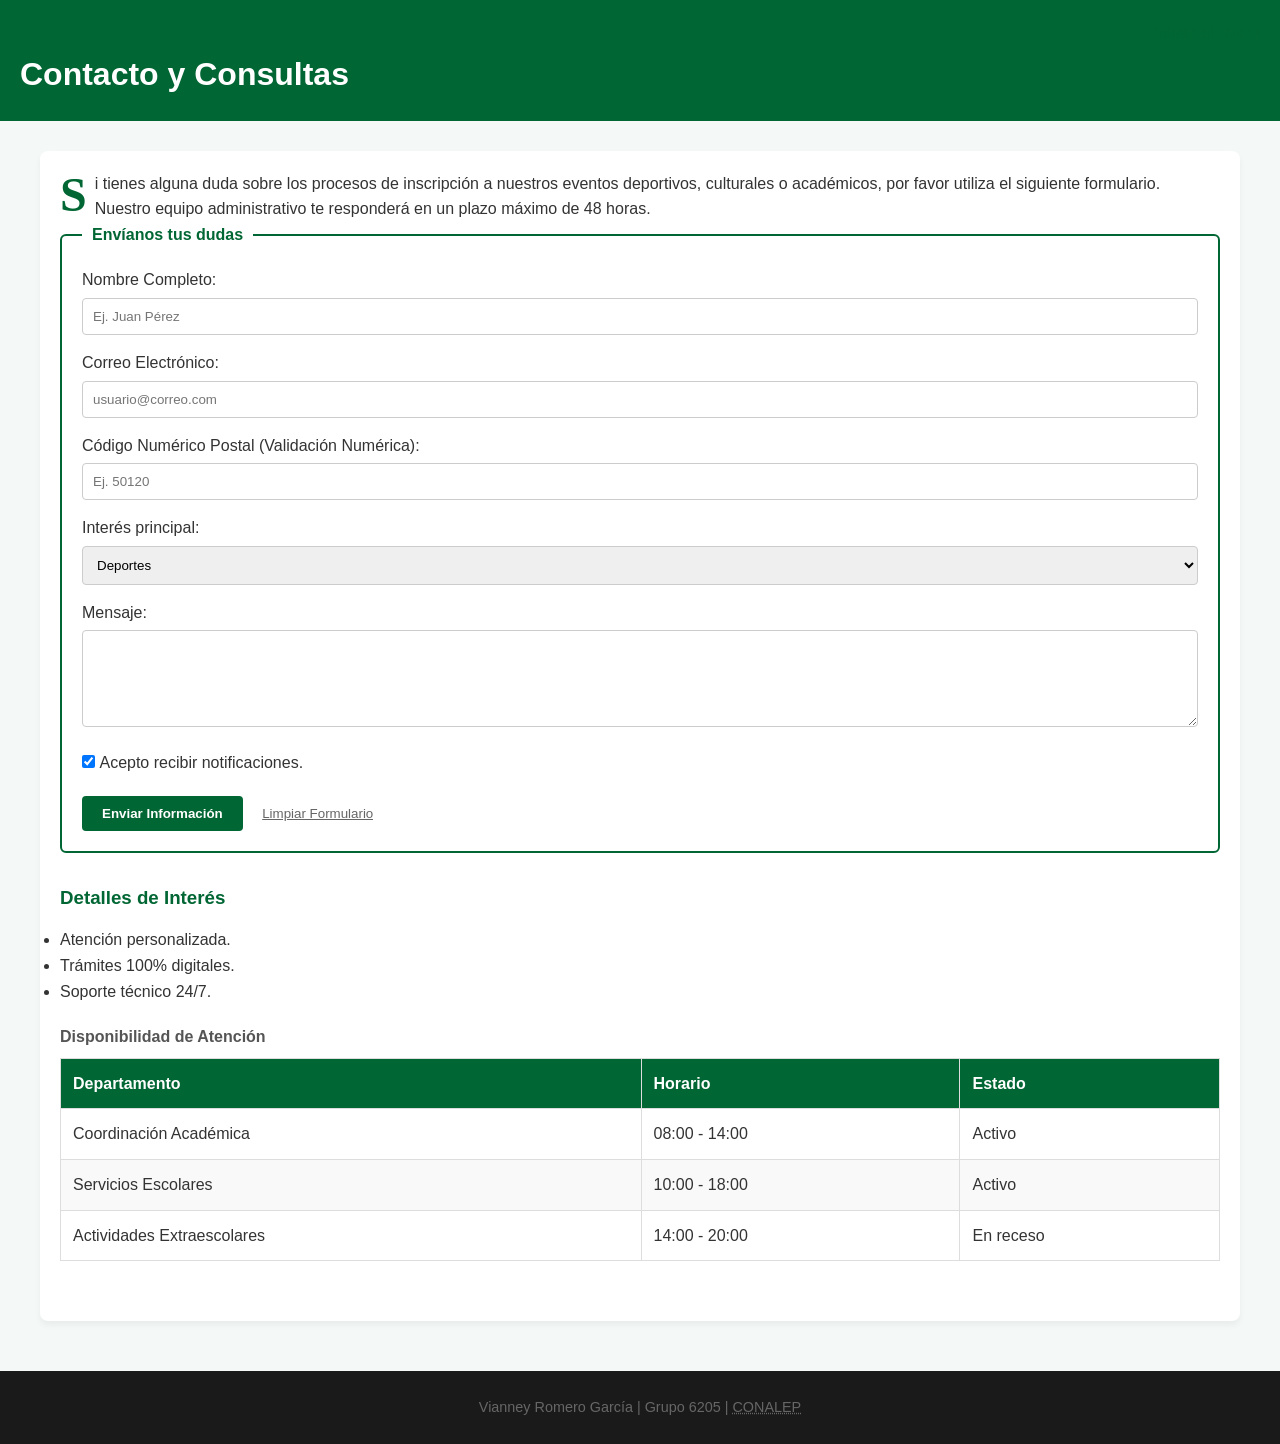
==== contacto.html @ 220c7622 "Add files via upload" ====
<!DOCTYPE html>
<html lang="es">
<head>
    <meta charset="UTF-8">
    <meta name="viewport" content="width=device-width, initial-scale=1.0">
    <title>Contacto | Eventos CONALEP</title>
    <link rel="stylesheet" href="styles.css">
    <script type="text/javascript" src="script.js"></script>
    <style>
        footer {
            margin-top: 50px;
            text-align: center;
            font-size: 0.9em;
            color: #666;
        }
    </style>
</head>
<body>

    <noscript>
        <div style="background-color: #ffcccc; color: #cc0000; padding: 15px; text-align: center; font-weight: bold;">
            JavaScript ausente. Los campos numéricos de validación no se comprobarán de forma dinámica.
        </div>
    </noscript>

    <header>
        <p style="text-align: right;">
            <a href="index.html" class="btn-nav">Volver al Inicio</a>
        </p>
        <h1>Contacto y Consultas</h1>
    </header>

    <main>
        <p class="capital-text">
            Si tienes alguna duda sobre los procesos de inscripción a nuestros eventos deportivos, culturales o académicos, 
            por favor utiliza el siguiente formulario. Nuestro equipo administrativo te responderá en un plazo máximo de 48 horas.
        </p>

        <form action="mailto:vromero@conalep.edu.mx" method="post" enctype="text/plain" name="form_contacto">
            <fieldset>
                <legend>Envíanos tus dudas</legend>
                
                <div class="form-group">
                    <label for="nom">Nombre Completo:</label>
                    <input type="text" id="nom" name="nombre" maxlength="50" required placeholder="Ej. Juan Pérez">
                </div>

                <div class="form-group">
                    <label for="correo">Correo Electrónico:</label>
                    <input type="email" id="correo" name="email" required placeholder="usuario@correo.com">
                </div>

                <div class="form-group">
                    <label for="txtMatricula">Código Numérico Postal (Validación Numérica):</label>
                    <input type="text" id="txtMatricula" name="matricula" required placeholder="Ej. 50120" onchange="validarCodigoPostal('txtMatricula')">
                </div>

                <div class="form-group">
                    <label for="interes">Interés principal:</label>
                    <select id="interes" name="interes">
                        <option value="deportes">Deportes</option>
                        <option value="cultura">Cultura</option>
                        <option value="acad">Académico</option>
                    </select>
                </div>

                <div class="form-group">
                    <label for="msg">Mensaje:</label>
                    <textarea id="msg" name="mensaje" rows="5"></textarea>
                </div>

                <div class="form-group">
                    <input type="checkbox" id="terminos" name="terminos" checked> 
                    <label style="display:inline;" for="terminos">Acepto recibir notificaciones.</label>
                </div>

                <div class="acciones">
                    <input type="submit" value="Enviar Información" class="btn-submit">
                    <input type="reset" value="Limpiar Formulario" class="btn-as-link">
                </div>
            </fieldset>
        </form>

        <section>
            <h3>Detalles de Interés</h3>
            <ul class="beneficios">
                <li>Atención personalizada.</li>
                <li>Trámites 100% digitales.</li>
                <li>Soporte técnico 24/7.</li>
            </ul>

            <table class="tabla-info">
                <caption>Disponibilidad de Atención</caption>
                <thead>
                    <tr>
                        <th>Departamento</th>
                        <th>Horario</th>
                        <th>Estado</th>
                    </tr>
                </thead>
                <tbody>
                    <tr>
                        <td>Coordinación Académica</td>
                        <td>08:00 - 14:00</td>
                        <td>Activo</td>
                    </tr>
                    <tr>
                        <td>Servicios Escolares</td>
                        <td>10:00 - 18:00</td>
                        <td>Activo</td>
                    </tr>
                    <tr>
                        <td>Actividades Extraescolares</td>
                        <td>14:00 - 20:00</td>
                        <td>En receso</td>
                    </tr>
                </tbody>
            </table>
        </section>
    </main>

    <footer>
        <p>Vianney Romero García | Grupo 6205 | <abbr title="Colegio Nacional de Educación Profesional Técnica">CONALEP</abbr></p>
    </footer>

</body>
</html>
---- styles.css ----
/* ==========================================================================
   ESTILOS GENERALES Y ESTRUCTURA (CONALEP DEWE-20)
   ========================================================================== */
* {
    margin: 0;
    padding: 0;
    box-sizing: border-box;
}

body {
    font-family: 'Segoe UI', Tahoma, Geneva, Verdana, sans-serif;
    line-height: 1.6;
    color: #333;
    background-color: #f4f9f7; /* Fondo suave institucional */
}

/* Encabezados */
header {
    background-color: #006633; /* Verde Oficial CONALEP */
    color: white;
    padding: 20px;
}

.header-container {
    display: flex;
    justify-content: space-between;
    align-items: center;
    flex-wrap: wrap;
    max-width: 1200px;
    margin: 0 auto;
}

.header-datos h1 {
    font-size: 1.8rem;
    margin-bottom: 8px;
}

.header-datos p {
    font-size: 0.9rem;
    opacity: 0.9;
}

.header-logo img {
    border-radius: 4px;
    border: 2px solid white;
}

/* ==========================================================================
   BARRA DE NAVEGACIÓN
   ========================================================================== */
nav {
    background-color: #1a1a1a;
    padding: 12px;
    text-align: center;
}

.nav-links {
    color: #999;
}

.nav-links a, .nav-links span {
    color: white;
    text-decoration: none;
    padding: 5px 15px;
    font-weight: 500;
    transition: color 0.3s ease;
}

.nav-links a:hover {
    color: #28a745;
}

.nav-links .active {
    color: #28a745;
    font-weight: bold;
}

/* ==========================================================================
   BOTONES Y SOLUCIÓN DEL ÍCONO "VOLVER AL INICIO"
   ========================================================================== */
/* Regla maestra para inyectar el ícono de la casa antes del texto */
.btn-nav::before, 
.enlace-boton::before, 
.btn-inicio::before {
    content: "";
    display: inline-block;
    width: 18px;
    height: 18px;
    margin-right: 8px;
    vertical-align: middle;
    background-size: contain;
    background-repeat: no-repeat;
}

/* Para botones con fondo oscuro (ícono blanco) */
.enlace-boton::before,
.btn-inicio::before {
    background-image: url('https://img.icons8.com/material-rounded/24/ffffff/home.png');
}

/* Para enlaces con texto verde (ícono verde) */
.btn-nav::before {
    background-image: url('https://img.icons8.com/material-rounded/24/006633/home.png');
}

/* Estilos de bloque para los botones */
.enlace-boton, .btn-inicio {
    display: inline-flex;
    align-items: center;
    background-color: #006633;
    color: white;
    padding: 8px 16px;
    border-radius: 4px;
    text-decoration: none;
    font-weight: bold;
    transition: background 0.2s ease;
}

.enlace-boton:hover, .btn-inicio:hover {
    background-color: #004d26;
}

.btn-nav {
    display: inline-flex;
    align-items: center;
    color: #006633;
    text-decoration: none;
    font-weight: bold;
}

.btn-nav:hover {
    text-decoration: underline;
}

/* ==========================================================================
   CONTENIDO PRINCIPAL Y EFECTOS DE TEXTO
   ========================================================================== */
main {
    max-width: 1200px;
    margin: 30px auto;
    padding: 0 20px;
    background-color: white;
    border-radius: 8px;
    box-shadow: 0 4px 6px rgba(0,0,0,0.05);
    padding-top: 20px;
    padding-bottom: 20px;
}

section {
    margin-bottom: 40px;
}

h2, h3 {
    color: #006633;
    margin-bottom: 15px;
}

/* Letra Capital Técnica (Primer carácter más grande) */
.introduccion::first-letter, 
.capital-text::first-letter, 
.intro-galeria::first-letter,
.capital::first-letter {
    font-size: 3rem;
    font-weight: bold;
    color: #006633;
    float: left;
    line-height: 1;
    margin-right: 8px;
    font-family: Georgia, serif;
}

blockquote {
    border-left: 5px solid #006633;
    padding: 10px 20px;
    margin: 20px 0;
    background-color: #f9f9f9;
    font-style: italic;
}

/* ==========================================================================
   TABLAS (Calendarios e Información)
   ========================================================================== */
table {
    width: 100%;
    border-collapse: collapse;
    margin: 20px 0;
}

table caption {
    font-weight: bold;
    margin-bottom: 8px;
    color: #555;
    text-align: left;
}

th, td {
    padding: 12px;
    border: 1px solid #ddd;
    text-align: left;
}

thead th {
    background-color: #006633;
    color: white;
}

tbody tr:nth-child(even) {
    background-color: #f9f9f9;
}

/* ==========================================================================
   FORMULARIOS (Contacto y Recomendaciones)
   ========================================================================== */
fieldset {
    border: 2px solid #006633;
    border-radius: 6px;
    padding: 20px;
    margin-bottom: 30px;
}

legend {
    color: #006633;
    font-weight: bold;
    padding: 0 10px;
}

.campo-formulario, .form-group {
    margin-bottom: 15px;
}

label {
    display: block;
    margin-bottom: 5px;
    font-weight: 500;
}

input[type="text"],
input[type="email"],
select,
textarea {
    width: 100%;
    padding: 10px;
    border: 1px solid #ccc;
    border-radius: 4px;
    font-family: inherit;
}

input:focus, select:focus, textarea:focus {
    outline: none;
    border-color: #006633;
    box-shadow: 0 0 5px rgba(0, 102, 51, 0.2);
}

.acciones {
    margin-top: 20px;
}

.btn-enviar, .btn-submit {
    background-color: #006633;
    color: white;
    border: none;
    padding: 10px 20px;
    font-weight: bold;
    border-radius: 4px;
    cursor: pointer;
}

.btn-enviar:hover, .btn-submit:hover {
    background-color: #004d26;
}

.btn-as-link {
    background: none;
    border: none;
    color: #666;
    text-decoration: underline;
    margin-left: 15px;
    cursor: pointer;
}

/* ==========================================================================
   GALERÍA Y MAPA DEL SITIO
   ========================================================================== */
.tabla-galeria td {
    text-align: center;
    vertical-align: top;
    width: 33.33%;
}

.img-borde {
    border: 3px solid #ddd;
    border-radius: 4px;
    transition: transform 0.2s ease;
}

.img-borde:hover {
    transform: scale(1.05);
    border-color: #006633;
}

.pie-foto {
    font-size: 0.85rem;
    margin-top: 5px;
    color: #555;
}

.mapa-jerarquia ul {
    list-style-type: none;
    padding-left: 20px;
}

.mapa-jerarquia li {
    margin: 10px 0;
}

.lista-vinetas {
    list-style-type: disc !important;
    padding-left: 30px !important;
}

/* ==========================================================================
   PIE DE PÁGINA (Footer)
   ========================================================================== */
footer {
    background-color: #1a1a1a;
    color: white;
    text-align: center;
    padding: 20px;
    margin-top: 40px;
    font-size: 0.9rem;
}

footer p {
    margin: 5px 0;
}

footer a {
    color: #28a745;
    text-decoration: none;
}

footer a:hover {
    text-decoration: underline;
}
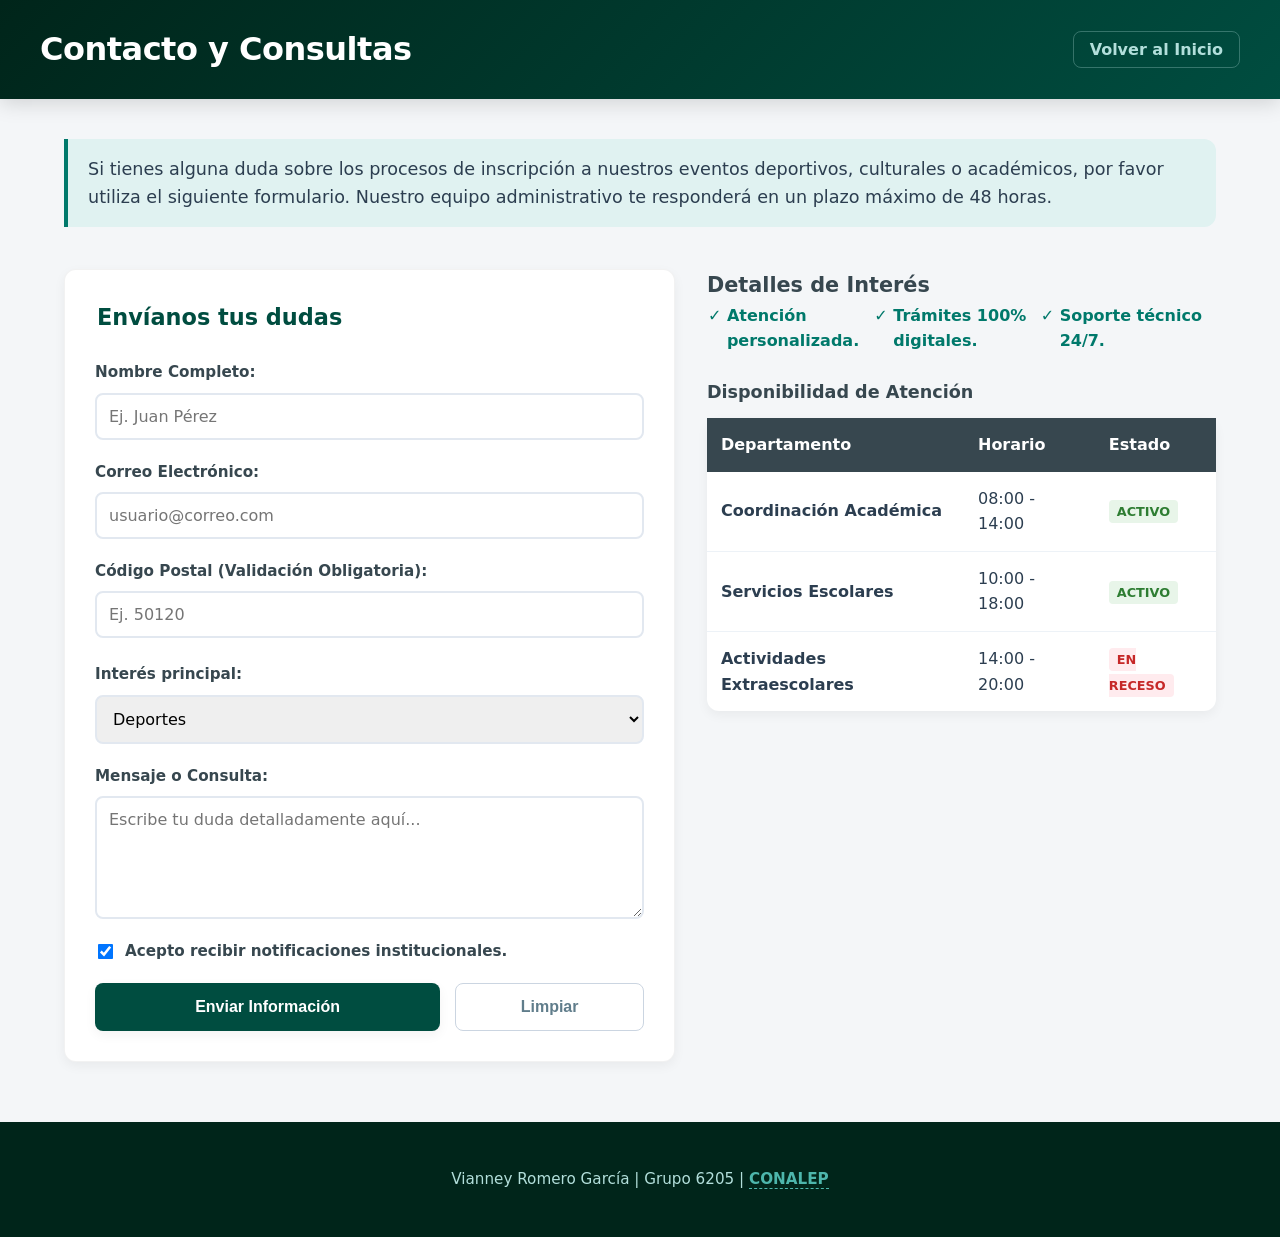
==== commit e56150b2: "Add files via upload" ====
--- a/contacto.html
+++ b/contacto.html
@@ -4,39 +4,334 @@
     <meta charset="UTF-8">
     <meta name="viewport" content="width=device-width, initial-scale=1.0">
     <title>Contacto | Eventos CONALEP</title>
-    <link rel="stylesheet" href="styles.css">
-    <script type="text/javascript" src="script.js"></script>
+    
     <style>
+        /* --- VARIABLES DE DISEÑO MODERNO (DESIGN SYSTEM UNIFICADO) --- */
+        :root {
+            --primary: #004d40;
+            --primary-light: #00796b;
+            --primary-dark: #00251a;
+            --secondary: #37474f;
+            --accent: #2e7d32;
+            --accent-danger: #c62828;
+            --bg-main: #f4f6f8;
+            --bg-card: #ffffff;
+            --text-main: #2c3e50;
+            --text-muted: #607d8b;
+            --radius: 12px;
+            --shadow: 0 4px 12px rgba(0, 0, 0, 0.05);
+            --transition: all 0.3s cubic-bezier(0.4, 0, 0.2, 1);
+        }
+
+        /* --- ESTILOS GENERALES --- */
+        body {
+            font-family: 'Segoe UI', system-ui, -apple-system, sans-serif;
+            line-height: 1.6;
+            color: var(--text-main);
+            margin: 0;
+            padding: 0;
+            background-color: var(--bg-main);
+        }
+
+        /* --- HEADER MODERNO --- */
+        header {
+            background: linear-gradient(135deg, var(--primary-dark), var(--primary));
+            color: white;
+            padding: 24px 40px;
+            box-shadow: 0 4px 20px rgba(0,0,0,0.15);
+        }
+        .header-container {
+            display: flex;
+            justify-content: space-between;
+            align-items: center;
+            max-width: 1200px;
+            margin: 0 auto;
+            flex-wrap: wrap;
+            gap: 20px;
+        }
+        header h1 {
+            margin: 0;
+            font-size: 2rem;
+            font-weight: 700;
+            letter-spacing: -0.5px;
+        }
+        .btn-nav {
+            color: #b2dfdb;
+            text-decoration: none;
+            font-weight: 600;
+            padding: 8px 16px;
+            border: 1px solid rgba(178, 223, 219, 0.3);
+            border-radius: 8px;
+            transition: var(--transition);
+        }
+        .btn-nav:hover {
+            background-color: rgba(255, 255, 255, 0.1);
+            color: white;
+            border-color: transparent;
+        }
+
+        /* --- CONTENIDO PRINCIPAL EN DASHBOARD (DOS COLUMNANAS) --- */
+        main {
+            max-width: 1200px;
+            margin: 40px auto;
+            padding: 0 24px;
+            display: grid;
+            grid-template-columns: 1.2fr 1fr;
+            gap: 32px;
+            box-sizing: border-box;
+        }
+        @media (max-width: 900px) {
+            main { grid-template-columns: 1fr; margin: 20px auto; }
+        }
+
+        .capital-text {
+            grid-column: 1 / -1;
+            font-size: 1.1rem;
+            color: var(--text-main);
+            background-color: #e0f2f1;
+            padding: 16px 20px;
+            border-left: 4px solid var(--primary-light);
+            border-radius: 0 var(--radius) var(--radius) 0;
+            margin: 0 0 10px 0;
+        }
+
+        /* --- FORMULARIO --- */
+        form {
+            background-color: var(--bg-card);
+            border-radius: var(--radius);
+            box-shadow: var(--shadow);
+            padding: 30px;
+            border: 1px solid rgba(0,0,0,0.05);
+        }
+        fieldset {
+            border: none;
+            padding: 0;
+            margin: 0;
+        }
+        legend {
+            font-size: 1.4rem;
+            font-weight: 700;
+            color: var(--primary);
+            margin-bottom: 24px;
+        }
+        .form-group {
+            margin-bottom: 20px;
+            display: flex;
+            flex-direction: column;
+            gap: 8px;
+        }
+        label {
+            font-weight: 600;
+            font-size: 0.95rem;
+            color: var(--secondary);
+        }
+        input[type="text"],
+        input[type="email"],
+        select,
+        textarea {
+            width: 100%;
+            padding: 12px;
+            border: 2px solid #e2e8f0;
+            border-radius: 8px;
+            font-family: inherit;
+            font-size: 1rem;
+            box-sizing: border-box;
+            transition: var(--transition);
+        }
+        input[type="text"]:focus,
+        input[type="email"]:focus,
+        select:focus,
+        textarea:focus {
+            outline: none;
+            border-color: var(--primary-light);
+            box-shadow: 0 0 0 3px rgba(0, 121, 107, 0.15);
+        }
+        
+        /* Estilo para errores de validación en tiempo real */
+        .input-error {
+            border-color: var(--accent-danger) !important;
+            background-color: #fff5f5;
+        }
+        .error-mensaje {
+            color: var(--accent-danger);
+            font-size: 0.85rem;
+            font-weight: 600;
+            margin-top: -4px;
+        }
+
+        .checkbox-container {
+            flex-direction: row;
+            align-items: center;
+            gap: 10px;
+            cursor: pointer;
+            user-select: none;
+        }
+        .checkbox-container input {
+            width: auto;
+            transform: scale(1.2);
+            cursor: pointer;
+        }
+
+        .acciones {
+            display: flex;
+            gap: 15px;
+            margin-top: 10px;
+        }
+        .btn-submit {
+            flex: 2;
+            background-color: var(--primary);
+            color: white;
+            border: none;
+            padding: 14px;
+            font-size: 1rem;
+            font-weight: 700;
+            border-radius: 8px;
+            cursor: pointer;
+            transition: var(--transition);
+            box-shadow: var(--shadow);
+        }
+        .btn-submit:hover {
+            background-color: var(--primary-light);
+            transform: translateY(-1px);
+        }
+        .btn-as-link {
+            flex: 1;
+            background-color: transparent;
+            color: var(--text-muted);
+            border: 1px solid #cbd5e1;
+            padding: 14px;
+            font-size: 1rem;
+            font-weight: 600;
+            border-radius: 8px;
+            cursor: pointer;
+            transition: var(--transition);
+        }
+        .btn-as-link:hover {
+            background-color: #f1f5f9;
+            color: var(--text-main);
+        }
+
+        /* --- INFORMACIÓN DE APOYO Y TABLA --- */
+        .seccion-info {
+            display: flex;
+            flex-direction: column;
+            gap: 24px;
+        }
+        .seccion-info h3 {
+            margin: 0;
+            font-size: 1.3rem;
+            color: var(--secondary);
+        }
+        .beneficios {
+            margin: 0;
+            padding-left: 20px;
+            display: grid;
+            grid-template-columns: repeat(auto-fit, minmax(150px, 1fr));
+            gap: 10px;
+        }
+        .beneficios li {
+            font-weight: 600;
+            color: var(--primary-light);
+            list-style-type: '✓ ';
+        }
+
+        .tabla-info {
+            width: 100%;
+            border-collapse: collapse;
+            background-color: var(--bg-card);
+            border-radius: var(--radius);
+            overflow: hidden;
+            box-shadow: var(--shadow);
+        }
+        .tabla-info caption {
+            font-weight: 700;
+            font-size: 1.1rem;
+            color: var(--secondary);
+            margin-bottom: 12px;
+            text-align: left;
+        }
+        .tabla-info th {
+            background-color: var(--secondary);
+            color: white;
+            padding: 14px;
+            font-weight: 600;
+            text-align: left;
+        }
+        .tabla-info td {
+            padding: 14px;
+            border-bottom: 1px solid #edf2f7;
+        }
+        .tabla-info tr:last-child td {
+            border-bottom: none;
+        }
+        
+        /* Badges de estado dinámicos */
+        .badge {
+            padding: 4px 8px;
+            border-radius: 4px;
+            font-size: 0.8rem;
+            font-weight: 700;
+            text-transform: uppercase;
+        }
+        .badge.activo { background-color: #e8f5e9; color: var(--accent); }
+        .badge.receso { background-color: #ffebee; color: var(--accent-danger); }
+
+        /* --- TOAST / NOTIFICACIONES --- */
+        #toast-container {
+            position: fixed;
+            bottom: 20px;
+            right: 20px;
+            z-index: 1000;
+        }
+        .toast {
+            background-color: #2d3748;
+            color: white;
+            padding: 12px 24px;
+            border-radius: 8px;
+            box-shadow: 0 4px 12px rgba(0,0,0,0.15);
+            font-weight: 500;
+        }
+
+        /* --- FOOTER --- */
         footer {
-            margin-top: 50px;
+            background-color: var(--primary-dark);
+            color: #b2dfdb;
             text-align: center;
-            font-size: 0.9em;
-            color: #666;
+            padding: 30px;
+            margin-top: 60px;
+            font-size: 0.95rem;
+        }
+        footer abbr {
+            text-decoration: none;
+            border-bottom: 1px dashed #4db6ac;
+            color: #4db6ac;
+            font-weight: 600;
         }
     </style>
 </head>
 <body>
 
+    <div id="toast-container"></div>
+
+    <header>
+        <div class="header-container">
+            <h1>Contacto y Consultas</h1>
+            <nav><a href="index.html" class="btn-nav">Volver al Inicio</a></nav>
+        </div>
+    </header>
+
     <noscript>
         <div style="background-color: #ffcccc; color: #cc0000; padding: 15px; text-align: center; font-weight: bold;">
-            JavaScript ausente. Los campos numéricos de validación no se comprobarán de forma dinámica.
+            JavaScript ausente o deshabilitado. Los campos numéricos de validación no se comprobarán de forma dinámica.
         </div>
     </noscript>
 
-    <header>
-        <p style="text-align: right;">
-            <a href="index.html" class="btn-nav">Volver al Inicio</a>
-        </p>
-        <h1>Contacto y Consultas</h1>
-    </header>
-
     <main>
         <p class="capital-text">
-            Si tienes alguna duda sobre los procesos de inscripción a nuestros eventos deportivos, culturales o académicos, 
-            por favor utiliza el siguiente formulario. Nuestro equipo administrativo te responderá en un plazo máximo de 48 horas.
+            Si tienes alguna duda sobre los procesos de inscripción a nuestros eventos deportivos, culturales o académicos, por favor utiliza el siguiente formulario. Nuestro equipo administrativo te responderá en un plazo máximo de 48 horas.
         </p>
 
-        <form action="mailto:vromero@conalep.edu.mx" method="post" enctype="text/plain" name="form_contacto">
+        <form id="form-contacto" name="form_contacto">
             <fieldset>
                 <legend>Envíanos tus dudas</legend>
                 
@@ -51,43 +346,46 @@
                 </div>
 
                 <div class="form-group">
-                    <label for="txtMatricula">Código Numérico Postal (Validación Numérica):</label>
-                    <input type="text" id="txtMatricula" name="matricula" required placeholder="Ej. 50120" onchange="validarCodigoPostal('txtMatricula')">
+                    <label for="txtMatricula">Código Postal (Validación Obligatoria):</label>
+                    <input type="text" id="txtMatricula" name="matricula" required placeholder="Ej. 50120" maxlength="5">
+                    <div id="error-cp" class="error-mensaje"></div>
                 </div>
 
                 <div class="form-group">
                     <label for="interes">Interés principal:</label>
                     <select id="interes" name="interes">
-                        <option value="deportes">Deportes</option>
-                        <option value="cultura">Cultura</option>
-                        <option value="acad">Académico</option>
+                        <option value="Deportes">Deportes</option>
+                        <option value="Cultura">Cultura</option>
+                        <option value="Académico">Académico</option>
                     </select>
                 </div>
 
                 <div class="form-group">
-                    <label for="msg">Mensaje:</label>
-                    <textarea id="msg" name="mensaje" rows="5"></textarea>
-                </div>
-
-                <div class="form-group">
+                    <label for="msg">Mensaje o Consulta:</label>
+                    <textarea id="msg" name="mensaje" rows="5" placeholder="Escribe tu duda detalladamente aquí..."></textarea>
+                </div>
+
+                <div class="form-group checkbox-container">
                     <input type="checkbox" id="terminos" name="terminos" checked> 
-                    <label style="display:inline;" for="terminos">Acepto recibir notificaciones.</label>
+                    <label for="terminos">Acepto recibir notificaciones institucionales.</label>
                 </div>
 
                 <div class="acciones">
-                    <input type="submit" value="Enviar Información" class="btn-submit">
-                    <input type="reset" value="Limpiar Formulario" class="btn-as-link">
+                    <button type="submit" class="btn-submit">Enviar Información</button>
+                    <button type="reset" id="btn-limpiar" class="btn-as-link">Limpiar</button>
                 </div>
             </fieldset>
         </form>
 
-        <section>
-            <h3>Detalles de Interés</h3>
-            <ul class="beneficios">
-                <li>Atención personalizada.</li>
-                <li>Trámites 100% digitales.</li>
-                <li>Soporte técnico 24/7.</li>
-            </ul>
+        <section class="seccion-info">
+            <div>
+                <h3>Detalles de Interés</h3>
+                <ul class="beneficios">
+                    <li>Atención personalizada.</li>
+                    <li>Trámites 100% digitales.</li>
+                    <li>Soporte técnico 24/7.</li>
+                </ul>
+            </div>
 
             <table class="tabla-info">
                 <caption>Disponibilidad de Atención</caption>
@@ -100,19 +398,19 @@
                 </thead>
                 <tbody>
                     <tr>
-                        <td>Coordinación Académica</td>
+                        <td><strong>Coordinación Académica</strong></td>
                         <td>08:00 - 14:00</td>
-                        <td>Activo</td>
+                        <td><span class="badge activo">Activo</span></td>
                     </tr>
                     <tr>
-                        <td>Servicios Escolares</td>
+                        <td><strong>Servicios Escolares</strong></td>
                         <td>10:00 - 18:00</td>
-                        <td>Activo</td>
+                        <td><span class="badge activo">Activo</span></td>
                     </tr>
                     <tr>
-                        <td>Actividades Extraescolares</td>
+                        <td><strong>Actividades Extraescolares</strong></td>
                         <td>14:00 - 20:00</td>
-                        <td>En receso</td>
+                        <td><span class="badge receso">En receso</span></td>
                     </tr>
                 </tbody>
             </table>
@@ -123,5 +421,111 @@
         <p>Vianney Romero García | Grupo 6205 | <abbr title="Colegio Nacional de Educación Profesional Técnica">CONALEP</abbr></p>
     </footer>
 
+    <script type="text/javascript">
+        document.addEventListener('DOMContentLoaded', () => {
+            const formulario = document.getElementById('form-contacto');
+            const inputCP = document.getElementById('txtMatricula');
+            const errorCP = document.getElementById('error-cp');
+            const toastContainer = document.getElementById('toast-container');
+
+            // --- NOTIFICACIONES TOAST ---
+            const mostrarNotificacion = (mensaje) => {
+                toastContainer.innerHTML = '';
+                const toast = document.createElement('div');
+                toast.className = 'toast';
+                toast.textContent = mensaje;
+                toastContainer.appendChild(toast);
+
+                toast.animate([
+                    { transform: 'translateY(20px)', opacity: 0 },
+                    { transform: 'translateY(0)', opacity: 1 }
+                ], { duration: 250, easing: 'ease-out' });
+
+                setTimeout(() => {
+                    toast.animate([{ opacity: 1 }, { opacity: 0 }], { duration: 250 })
+                         .onfinish = () => toast.remove();
+                }, 4000);
+            };
+
+            // --- VALIDACIÓN DE CÓDIGO POSTAL EN TIEMPO REAL ---
+            const validarCP = () => {
+                const valor = inputCP.value.trim();
+                // Expresión regular: Debe contener exactamente 5 números
+                const formatoValido = /^\d{5}$/.test(valor);
+
+                if (valor === "") {
+                    errorCP.textContent = "El Código Postal es obligatorio.";
+                    inputCP.classList.add('input-error');
+                    return false;
+                } else if (!formatoValido) {
+                    errorCP.textContent = "Error: Debe ingresar un número válido de 5 dígitos.";
+                    inputCP.classList.add('input-error');
+                    return false;
+                } else {
+                    errorCP.textContent = "";
+                    inputCP.classList.remove('input-error');
+                    return true;
+                }
+            };
+
+            // Ejecutar validación cuando el usuario escribe o cambia de celda
+            inputCP.addEventListener('input', validarCP);
+            inputCP.addEventListener('blur', validarCP);
+
+            // --- CONTROL AL RESETEAR FORMULARIO ---
+            document.getElementById('btn-limpiar').addEventListener('click', () => {
+                errorCP.textContent = "";
+                inputCP.classList.remove('input-error');
+                mostrarNotificacion('Formulario restablecido.');
+            });
+
+            // --- ENVÍO DEL FORMULARIO Y CONSTRUCCIÓN INTERACTIVA DE MAILTO ---
+            formulario.addEventListener('submit', (evento) => {
+                evento.preventDefault(); // Detiene envío por defecto erróneo
+
+                // Validamos el Código Postal antes de procesar
+                if (!validarCP()) {
+                    mostrarNotificacion('⚠️ Por favor, corrige los errores del formulario.');
+                    inputCP.focus();
+                    return;
+                }
+
+                // Captura de datos sanitizados
+                const nombre = document.getElementById('nom').value.trim();
+                const correo = document.getElementById('correo').value.trim();
+                const cp = inputCP.value.trim();
+                const interes = document.getElementById('interes').value;
+                const mensaje = document.getElementById('msg').value.trim();
+                const aceptaNotificaciones = document.getElementById('terminos').checked ? "SÍ" : "NO";
+
+                const correoInstitucional = "vromero@conalep.edu.mx";
+
+                // Formateo estético del Asunto y Cuerpo del Mensaje
+                const asunto = encodeURIComponent(`Consulta de Eventos [${interes}] - ${nombre}`);
+                
+                let cuerpoEstructurado = `Detalles del Formulario de Contacto:\n`;
+                cuerpoEstructurado += `==================================\n`;
+                cuerpoEstructurado += `Nombre: ${nombre}\n`;
+                cuerpoEstructurado += `Correo de Contacto: ${correo}\n`;
+                cuerpoEstructurado += `Código Postal (Región): ${cp}\n`;
+                cuerpoEstructurado += `Área de Interés: ${interes}\n`;
+                cuerpoEstructurado += `Acepta Notificaciones: ${aceptaNotificaciones}\n`;
+                cuerpoEstructurado += `==================================\n\n`;
+                cuerpoEstructurado += `Consulta:\n"${mensaje || 'Sin comentarios adicionales.'}"`;
+
+                const cuerpoFinal = encodeURIComponent(cuerpoEstructurado);
+
+                // Construcción de URL Mailto Dinámica Segura
+                const mailtoUrl = `mailto:${correoInstitucional}?subject=${asunto}&body=${cuerpoFinal}`;
+
+                mostrarNotificacion('Abriendo gestor de correo institucional... 📬');
+
+                // Ejecución nativa fluida
+                setTimeout(() => {
+                    window.location.href = mailtoUrl;
+                }, 800);
+            });
+        });
+    </script>
 </body>
 </html>
